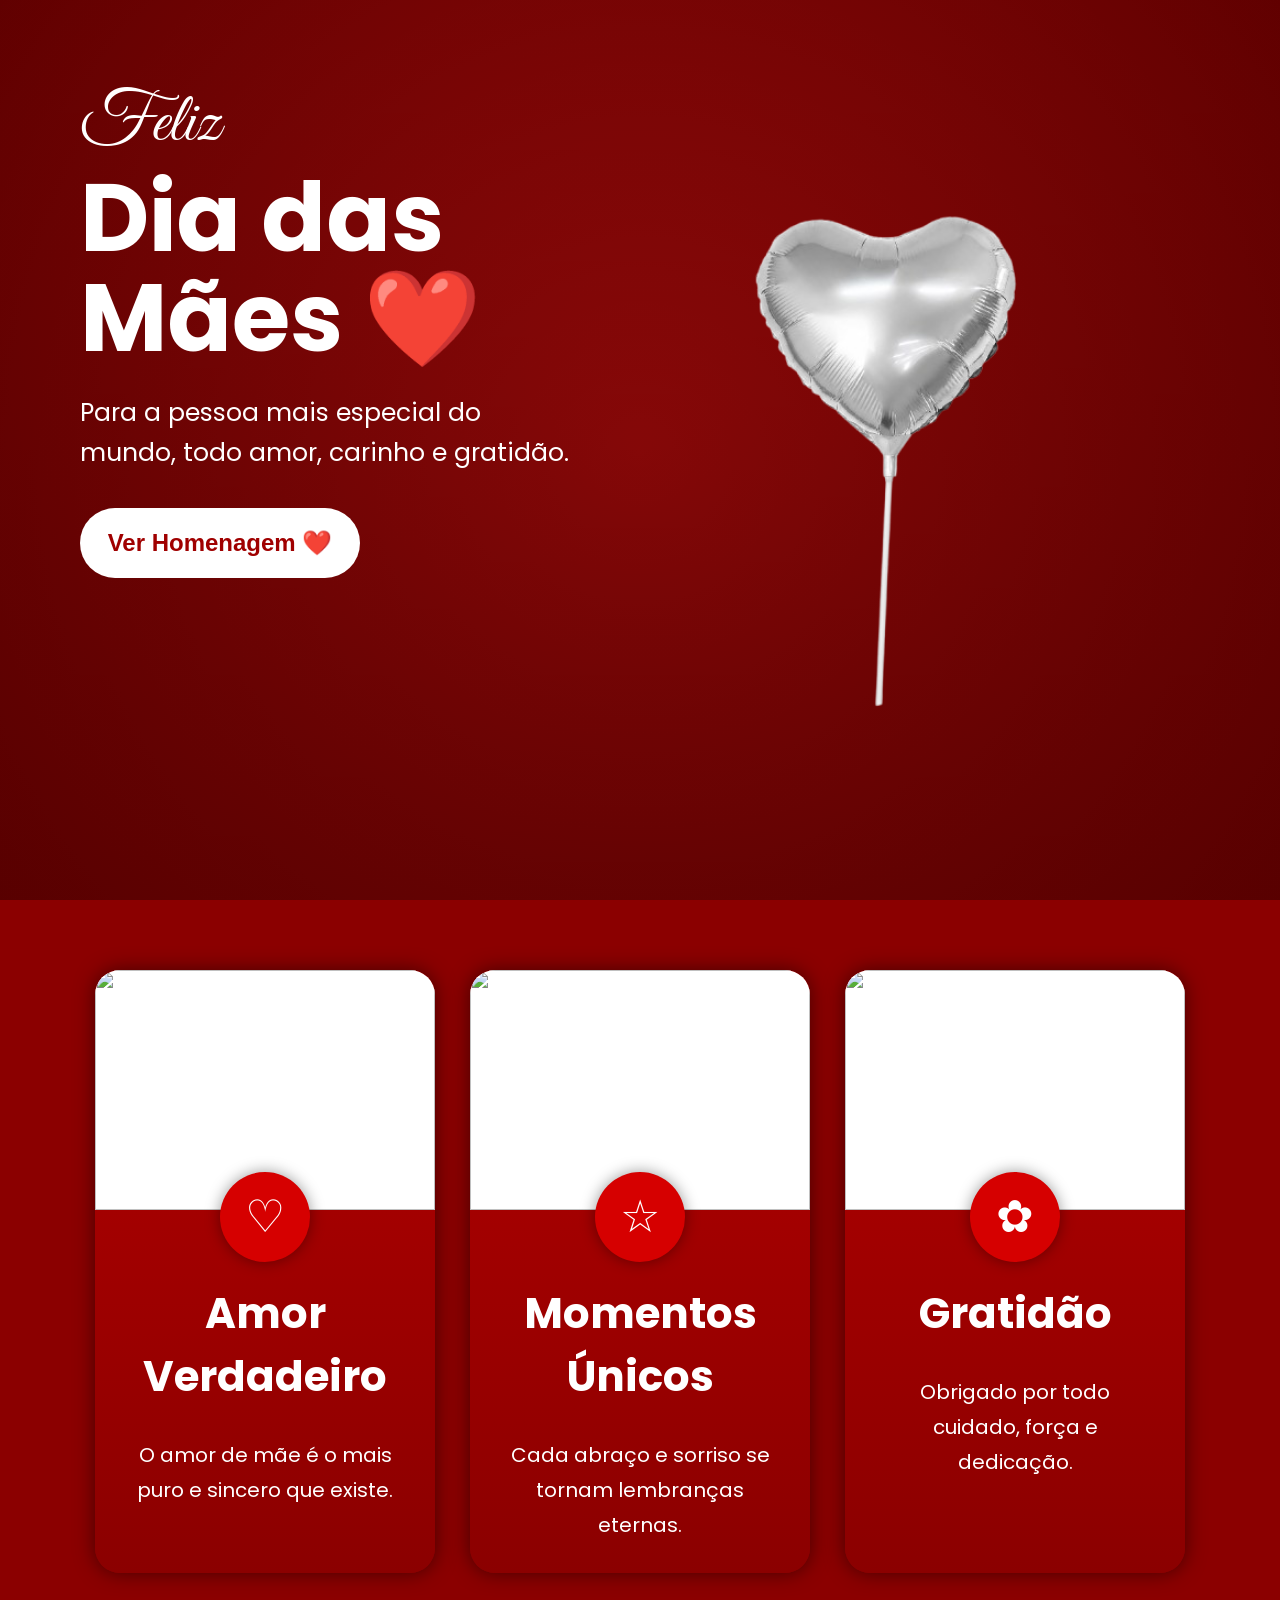
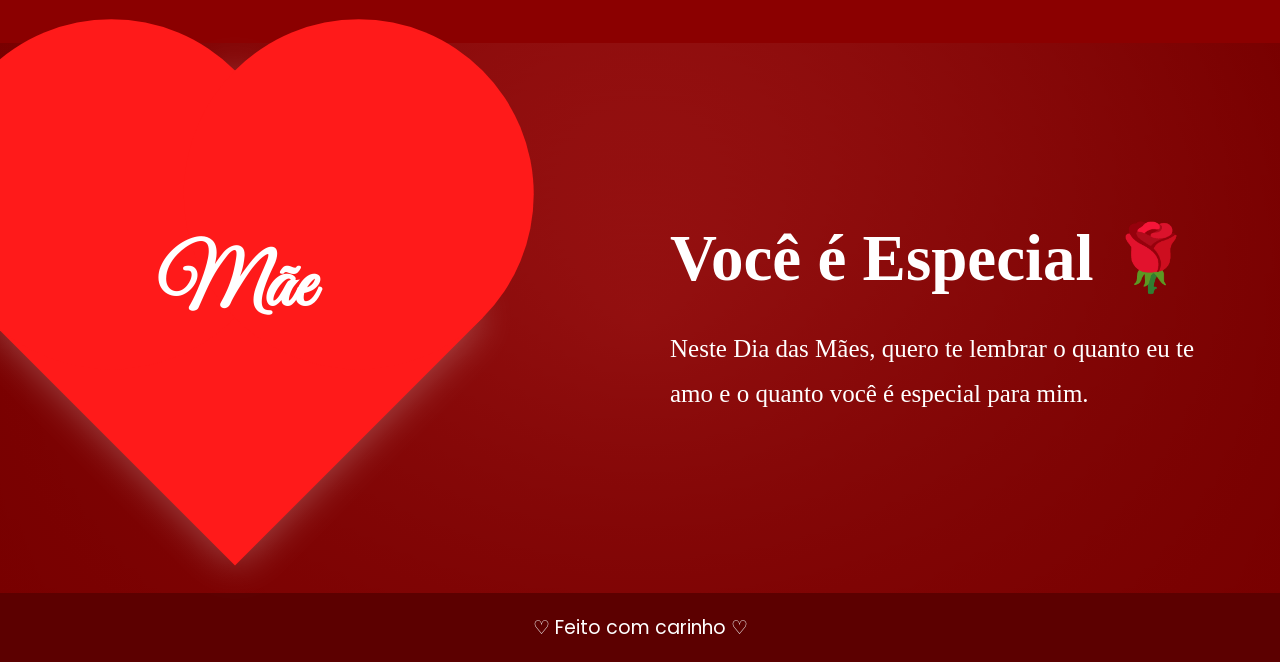
==== index.html @ ee38f9c3 "Add files via upload" ====
<!DOCTYPE html>
<html lang="pt-br">
<head>
    <meta charset="UTF-8">
    <meta name="viewport" content="width=device-width, initial-scale=1.0">
    <title>Dia das Mães</title>

    <link rel="stylesheet" href="style.css">

    <link rel="preconnect" href="https://fonts.googleapis.com">
    <link href="https://fonts.googleapis.com/css2?family=Great+Vibes&family=Poppins:wght@300;400;500;700&display=swap" rel="stylesheet">
</head>
<body>

<!-- TOPO -->

<section class="inicio">

    <div class="conteudo">

        <div class="texto">

            <h2>Feliz</h2>

            <h1>Dia das<br>Mães ❤️</h1>

            <p>
                Para a pessoa mais especial do mundo,
                todo amor, carinho e gratidão.
            </p>

            <a href="#homenagem">
                <button>Ver Homenagem ❤️</button>
            </a>
            <section class="balao">
                <img src="balao-removebg-preview.png" alt="balão">
            </section>
        </div>

        <div class="imagem-topo">

            <img src="" alt="">

        </div>

    </div>

</section>

<!-- CARDS -->

<section class="cards">

    <div class="card" id="homenagem">

        <img src="" alt="">

        <div class="icone">♡</div>

        <h2>Amor Verdadeiro</h2>

        <p>
            O amor de mãe é o mais puro e sincero que existe.
        </p>

    </div>

    <div class="card">

        <img src="" alt="">

        <div class="icone">☆</div>

        <h2>Momentos Únicos</h2>

        <p>
            Cada abraço e sorriso se tornam lembranças eternas.
        </p>

    </div>

    <div class="card">

        <img src="" alt="">

        <div class="icone">✿</div>

        <h2>Gratidão</h2>

        <p>
            Obrigado por todo cuidado, força e dedicação.
        </p>

    </div>

</section>

<!-- FINAL -->

<section class="final">

    <div class="coracao">
        <h1>Mãe</h1>
    </div>

    <div class="texto-final">

        <h2>Você é Especial 🌹</h2>

        <p>
            Neste Dia das Mães, quero te lembrar o quanto eu te amo e o quanto você é especial para mim.
        </p>

    </div>

</section>
<!-- RODAPÉ -->
<footer>
    <p>♡ Feito com carinho ♡</p>
</footer>

</body>
</html>
---- style.css ----
html{
    scroll-behavior: smooth;
}
*{
    margin: 0;
    padding: 0;
    box-sizing: border-box;
}

body{
    font-family: 'Poppins', sans-serif;
    background: #7a0000;
    color: white;
}

/* TOPO */
.inicio{
    width: 100%;
    min-height: 100vh;
    background:
            linear-gradient(rgba(80,0,0,0.6), rgba(80,0,0,0.8)),
            radial-gradient(circle, #ff1a1a, #7a0000);

    padding: 80px;
}

.conteudo{
    display: flex;
    justify-content: space-between;
    align-items: center;
    flex-wrap: wrap;
    gap: 50px;

}
main{
    position: relative;
}

.balao{
    position: absolute;
    right: 120px; /* joga pro lado direito */
    top: 180px;   /* sobe o balão */

}

.balao img{
    width: 550px;
}

.texto{
    width: 500px;
}

.texto h2{
    font-family: 'Great Vibes', cursive;
    font-size: 70px;
    font-weight: normal;
}

.texto h1{
    font-size: 95px;
    line-height: 100px;
    margin-bottom: 25px;
}

.texto p{
    font-size: 25px;
    line-height: 40px;
    margin-bottom: 35px;
}

.texto button{
    width: 280px;
    height: 70px;
    border: none;
    border-radius: 50px;
    background: white;
    color: #a00000;
    font-size: 24px;
    font-weight: bold;
    cursor: pointer;
    transition: 0.4s;
}

.texto button:hover{
    transform: scale(1.05);
}

.imagem-topo img{
    width: 450px;
}

/* CARDS */

.cards{
    width: 100%;
    display: flex;
    justify-content: center;
    flex-wrap: wrap;
    gap: 35px;
    padding: 70px 40px;
    background: #8b0000;
}

.card{
    width: 340px;
    background: linear-gradient(#b30000, #8b0000);
    border-radius: 25px;
    overflow: hidden;
    text-align: center;
    box-shadow: 0 0 20px rgba(0,0,0,0.5);
    transition: 0.5s;
    position: relative;
}

.card:hover{
    transform: translateY(-10px);
}

.card img{
    width: 100%;
    height: 240px;
    object-fit: cover;
    background: white;
}

.icone{
    width: 90px;
    height: 90px;
    background: #d60000;
    border-radius: 50%;
    display: flex;
    justify-content: center;
    align-items: center;
    font-size: 45px;
    margin: auto;
    margin-top: -45px;
    position: relative;
    box-shadow: 0 0 15px rgba(0,0,0,0.4);
}

.card h2{
    font-size: 42px;
    margin-top: 20px;
}

.card p{
    font-size: 20px;
    line-height: 35px;
    padding: 30px;
}

/* FINAL */
.final{
    width: 100%;
    display: flex;
    justify-content: center;
    align-items: center;
    flex-wrap: wrap;
    gap: 80px;
    padding: 100px 50px;
    background:
            linear-gradient(rgba(120,0,0,0.7), rgba(120,0,0,0.9)),
            radial-gradient(circle, #ff4d4d, #7a0000);
}

.coracao{
    width: 350px;
    height: 350px;
    background: #ff1a1a;
    transform: rotate(-45deg);
    position: relative;
    box-shadow: 0 0 40px rgba(255,255,255,0.3);
}

.coracao::before,
.coracao::after{
    content: "";
    width: 350px;
    height: 350px;
    background: #ff1a1a;
    border-radius: 50%;
    position: absolute;
}

.coracao::before{
    top: -175px;
    left: 0;
}

.coracao::after{
    left: 175px;
    top: 0;
}

.coracao h1{
    position: absolute;
    height: 160px;

    top: 50%;
    left: 50%;
    transform: translate(-50%, -50%) rotate(45deg);
    font-size: 80px;
    font-family: 'Great Vibes', cursive;
    z-index: 2;
}

.texto-final{
    width: 550px;
}

.texto-final h2{
    font-size: 65px;
    margin-bottom: 30px;
}

.texto-final p{
    font-size: 25px;
    line-height: 45px;
}

.final{
    width: 100%;
    display: flex;
    justify-content: center;
    align-items: center;
    flex-wrap: wrap;
    gap: 180px;
    padding: 100px 50px;
    background:
            linear-gradient(rgba(120,0,0,0.7), rgba(120,0,0,0.9)),
            radial-gradient(circle, #ff4d4d, #7a0000);
}

.texto-final{
    width: 550px;
    font-family: Montserrat;
    margin-left: 80px;
}

/* RODAPÉ */

footer{
    width: 100%;
    padding: 20px;
    background: #5c0000;
    text-align: center;
    font-size: 19px;
}
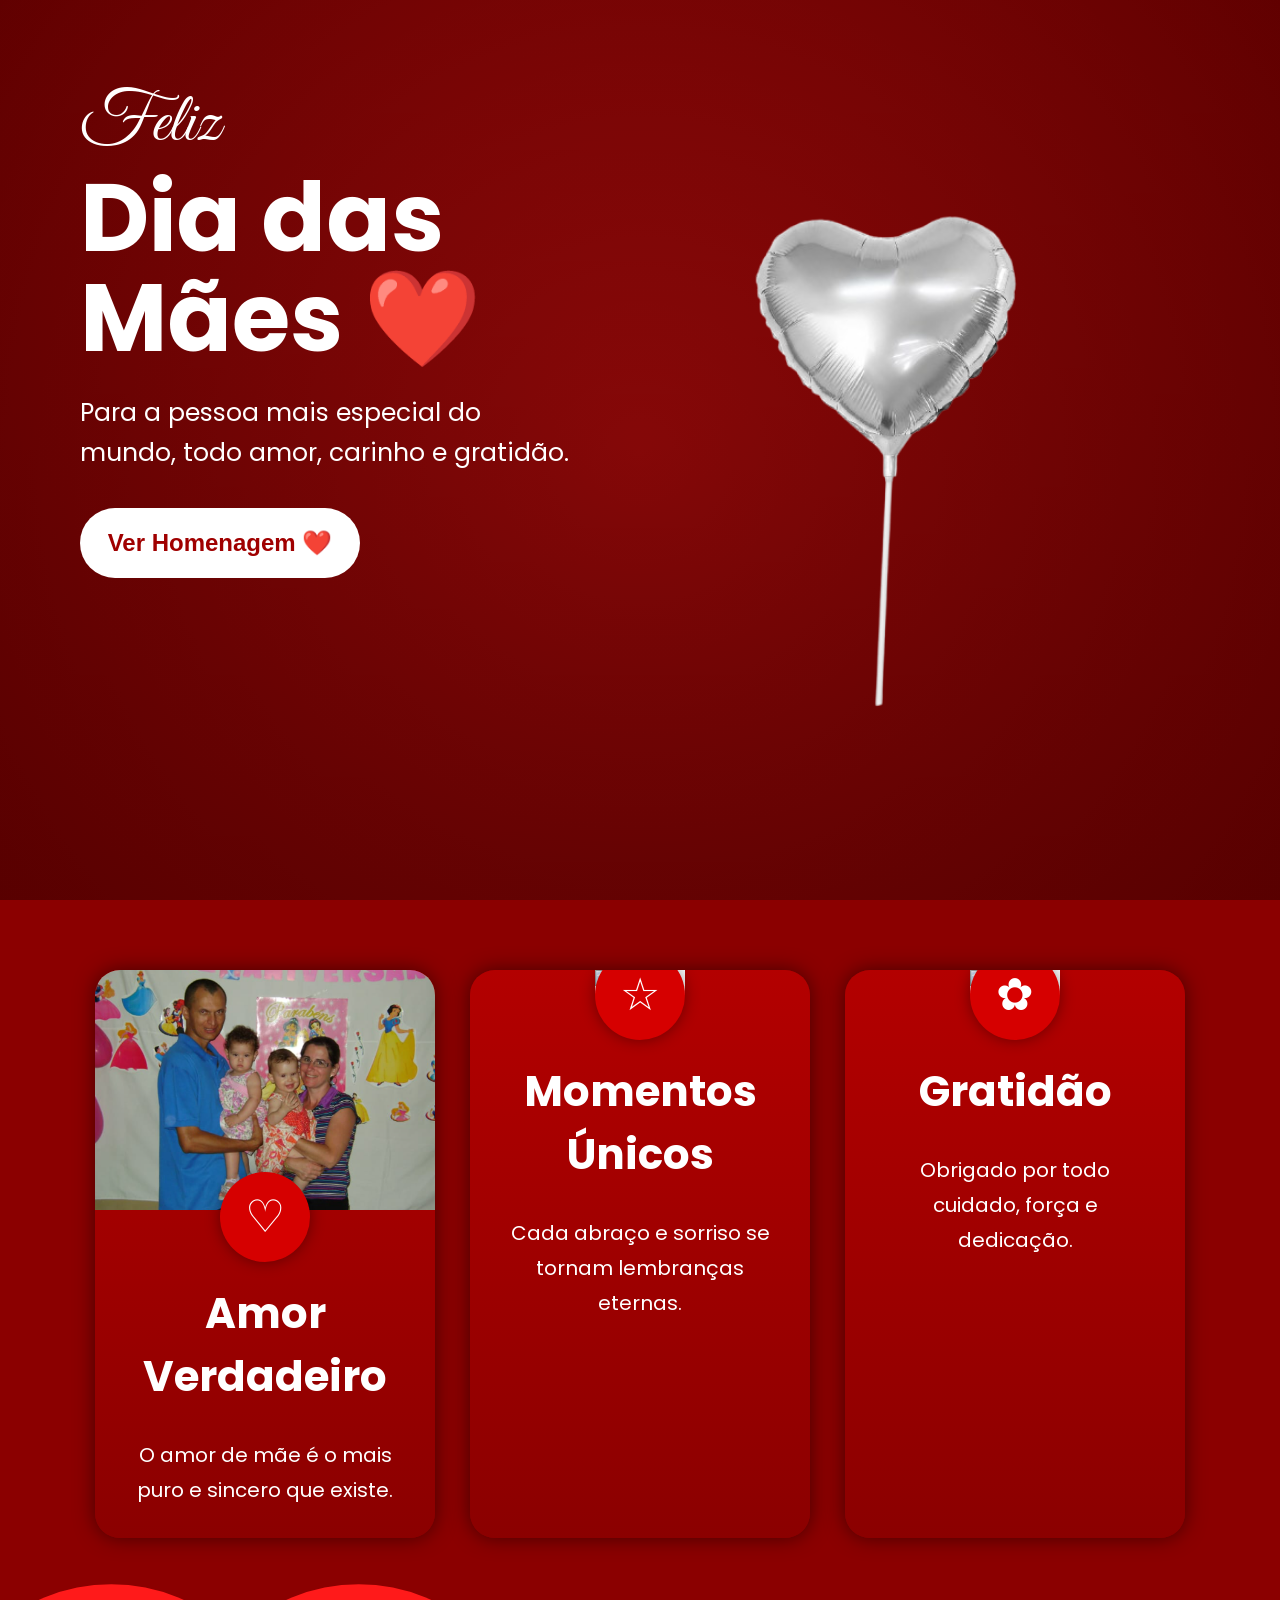
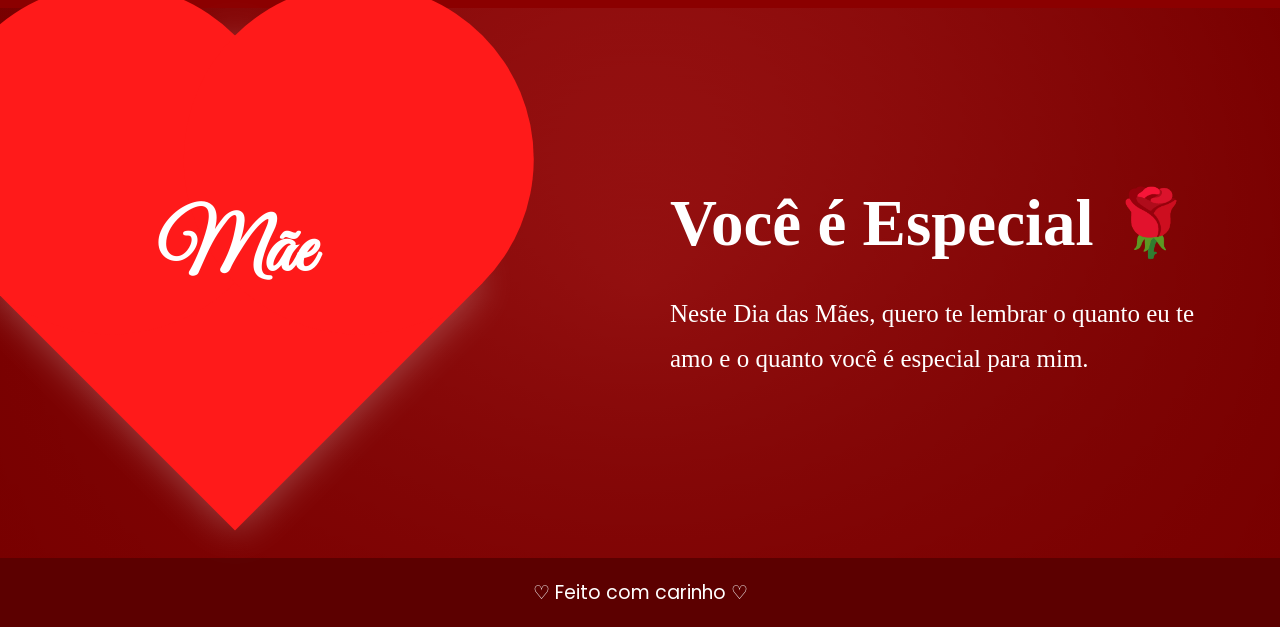
==== commit f1226ae2: "Update index.html" ====
--- a/index.html
+++ b/index.html
@@ -53,7 +53,7 @@
 
     <div class="card" id="homenagem">
 
-        <img src="" alt="">
+        <img src="img1.png" alt="imagem1">
 
         <div class="icone">♡</div>
 
@@ -67,7 +67,7 @@
 
     <div class="card">
 
-        <img src="" alt="">
+        <img src="img2" alt="imagem2">
 
         <div class="icone">☆</div>
 
@@ -81,7 +81,7 @@
 
     <div class="card">
 
-        <img src="" alt="">
+        <img src="img3" alt="imagem3">
 
         <div class="icone">✿</div>
 
@@ -120,4 +120,4 @@
 </footer>
 
 </body>
-</html>+</html>
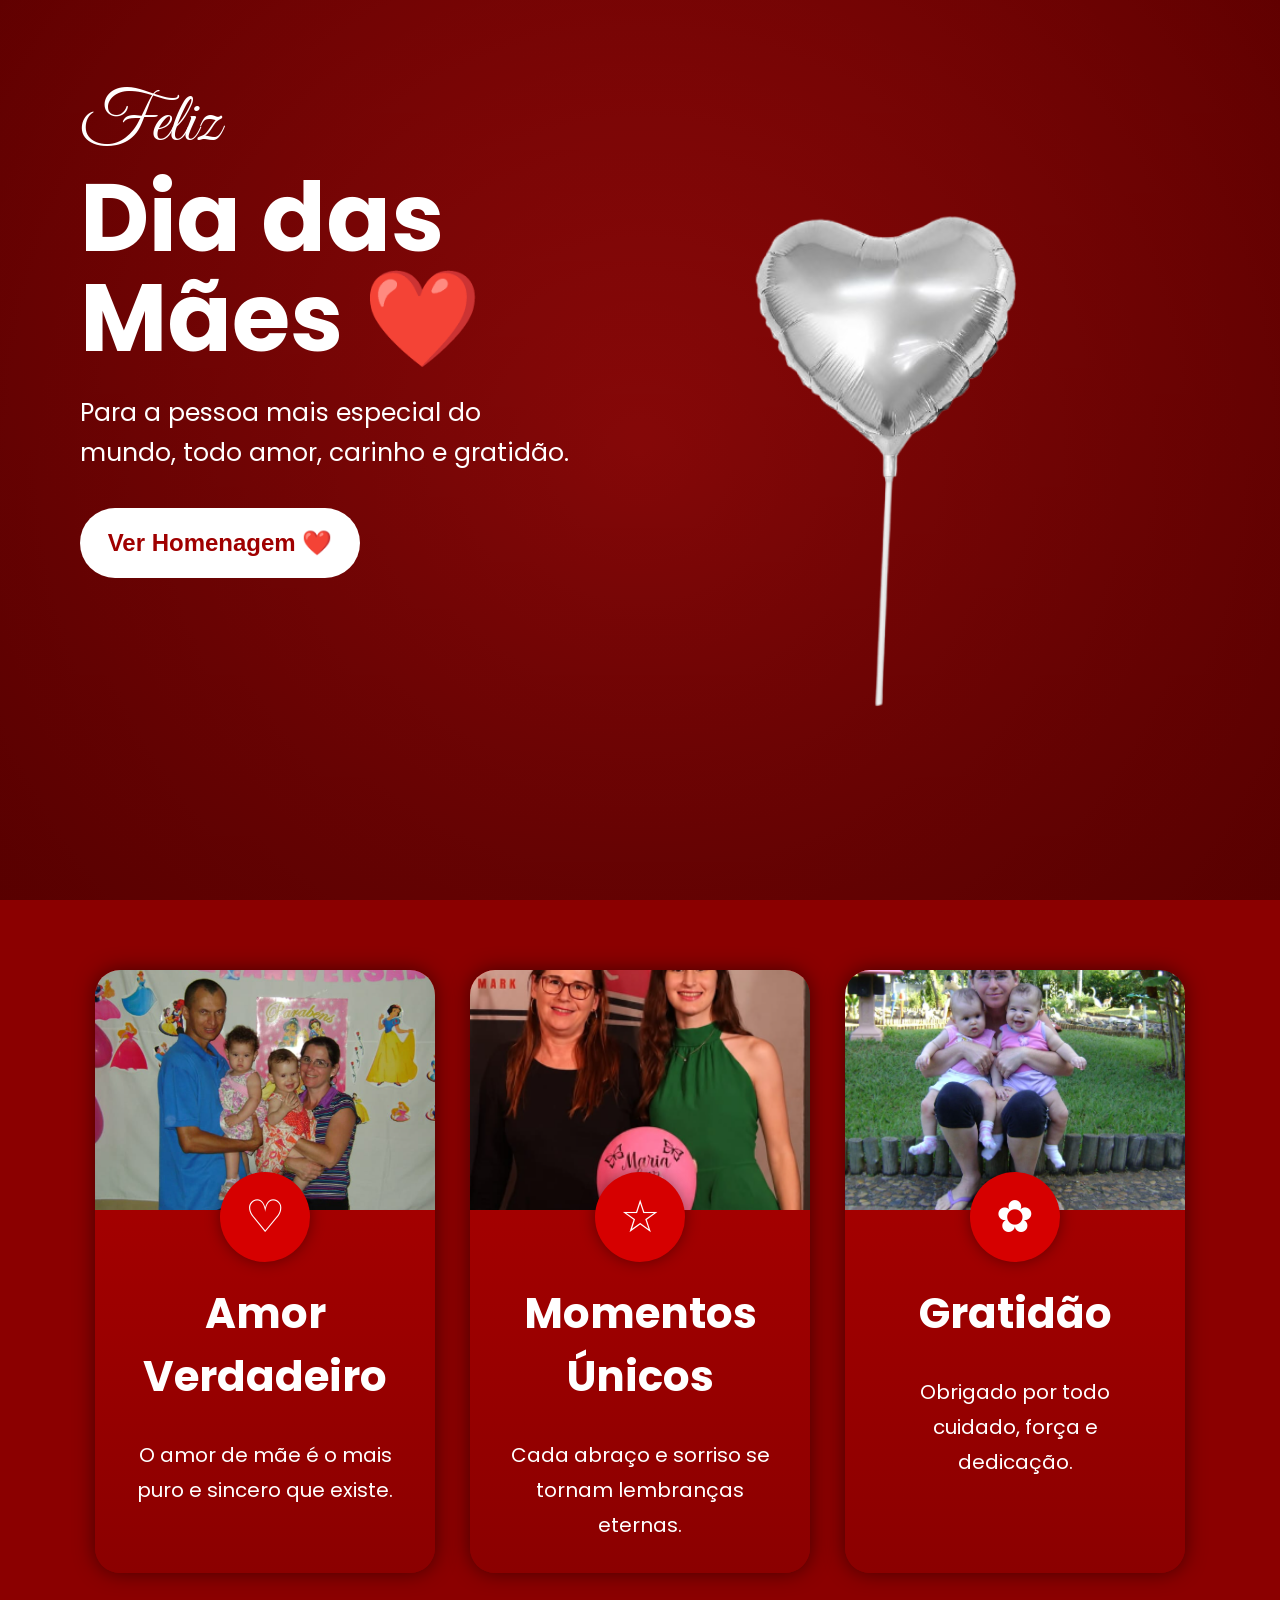
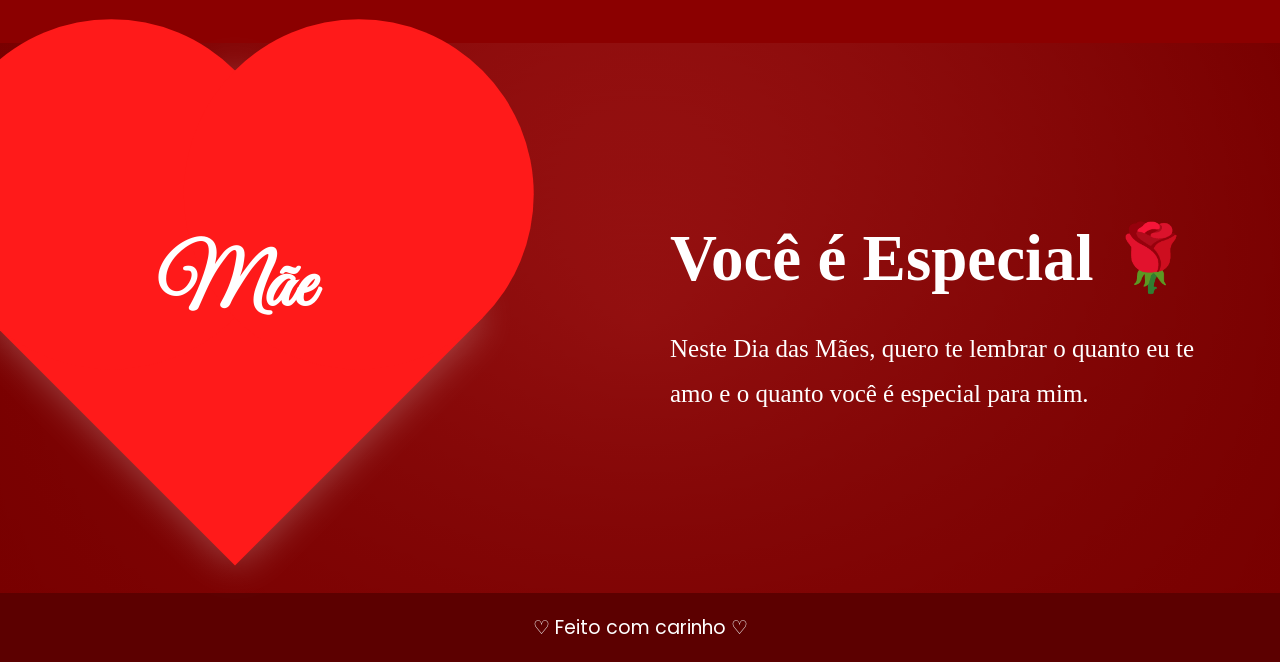
==== commit 6fe02cf8: "Update index.html" ====
--- a/index.html
+++ b/index.html
@@ -67,7 +67,7 @@
 
     <div class="card">
 
-        <img src="img2" alt="imagem2">
+        <img src="img2.png" alt="imagem2">
 
         <div class="icone">☆</div>
 
@@ -81,7 +81,7 @@
 
     <div class="card">
 
-        <img src="img3" alt="imagem3">
+        <img src="img3.png" alt="imagem3">
 
         <div class="icone">✿</div>
 
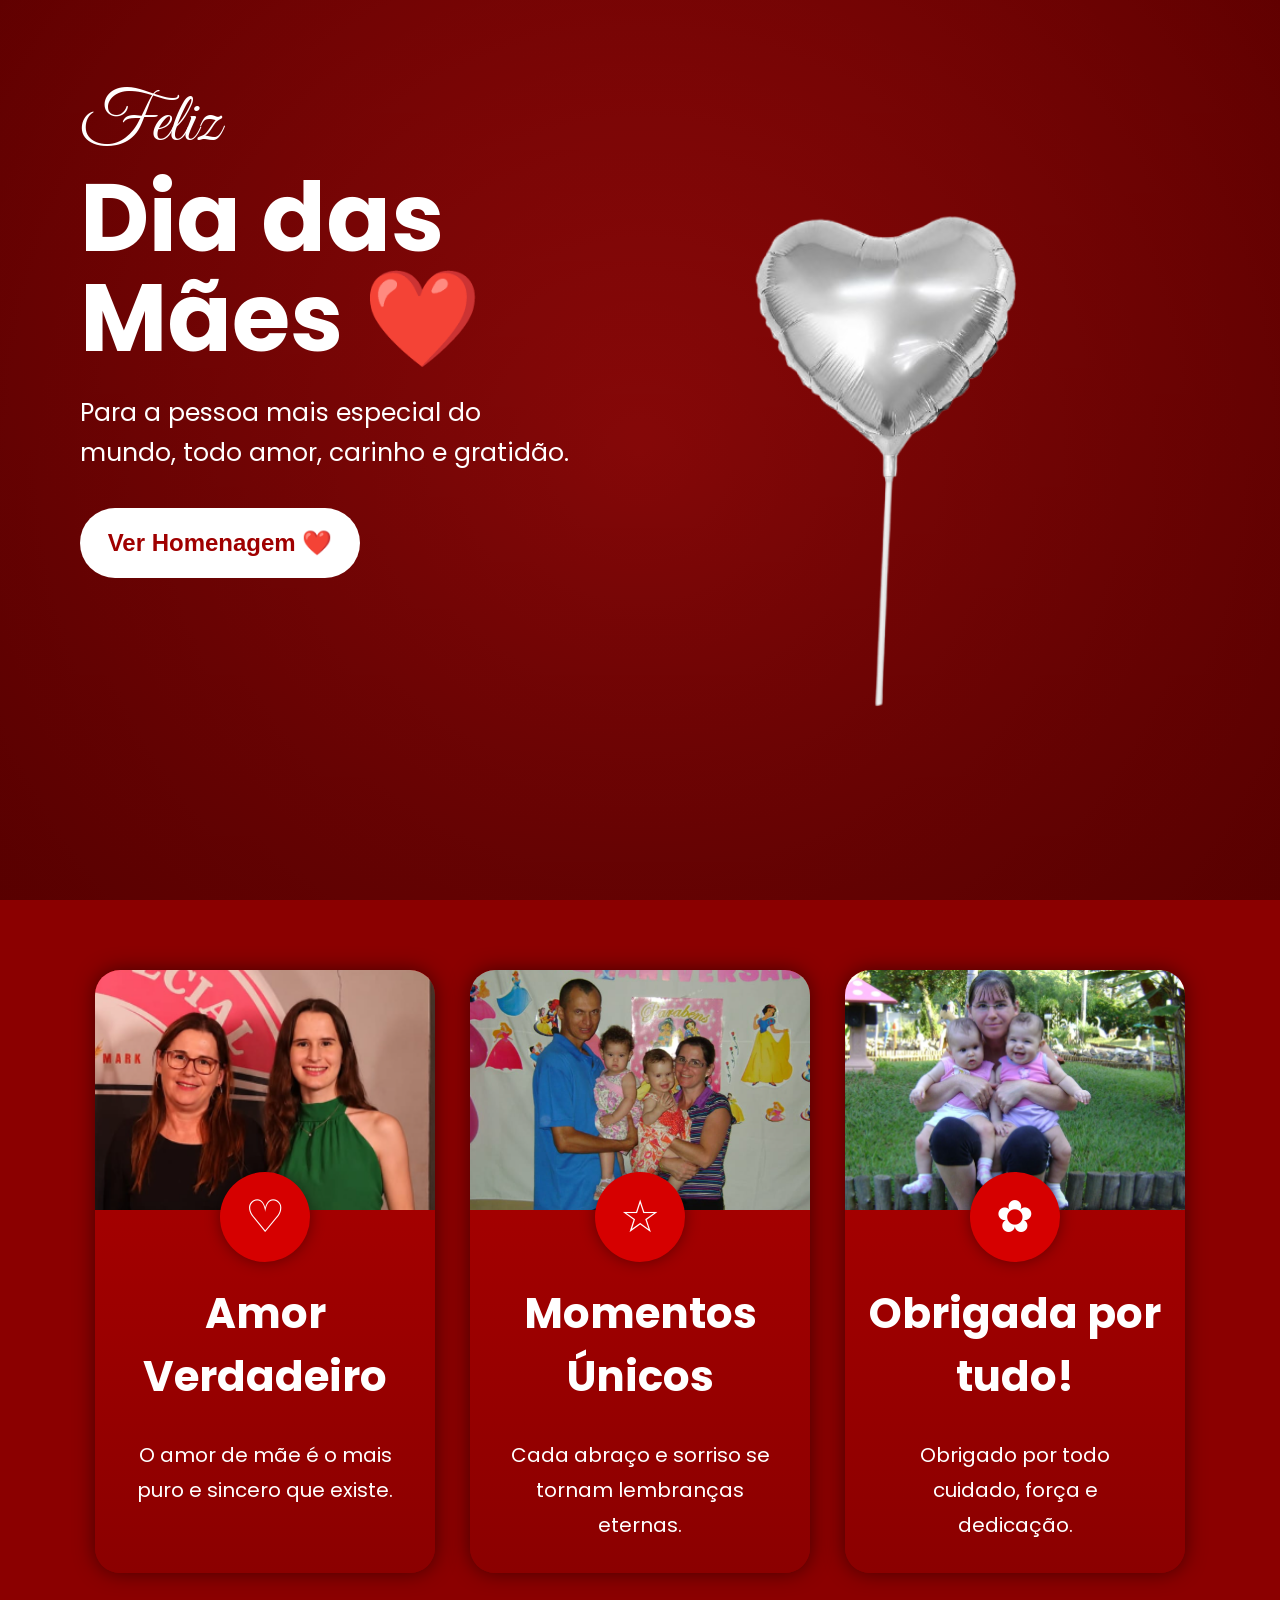
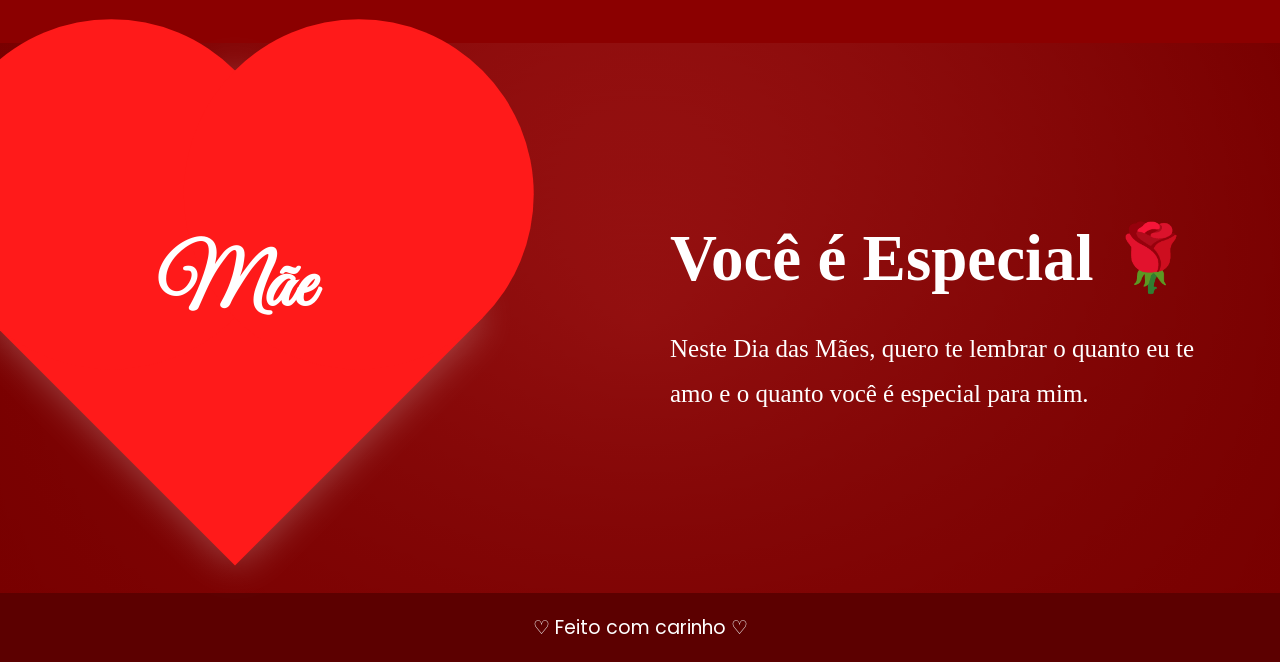
==== commit 08fb7c8d: "Update index.html" ====
--- a/index.html
+++ b/index.html
@@ -53,7 +53,7 @@
 
     <div class="card" id="homenagem">
 
-        <img src="img1.png" alt="imagem1">
+        <img src="img2c.png" alt="imagem2">
 
         <div class="icone">♡</div>
 
@@ -67,7 +67,7 @@
 
     <div class="card">
 
-        <img src="img2.png" alt="imagem2">
+        <img src="img1c.png" alt="imagem1">
 
         <div class="icone">☆</div>
 
@@ -81,11 +81,11 @@
 
     <div class="card">
 
-        <img src="img3.png" alt="imagem3">
+        <img src="img3c.png" alt="imagem3">
 
         <div class="icone">✿</div>
 
-        <h2>Gratidão</h2>
+        <h2>Obrigada por tudo!</h2>
 
         <p>
             Obrigado por todo cuidado, força e dedicação.
